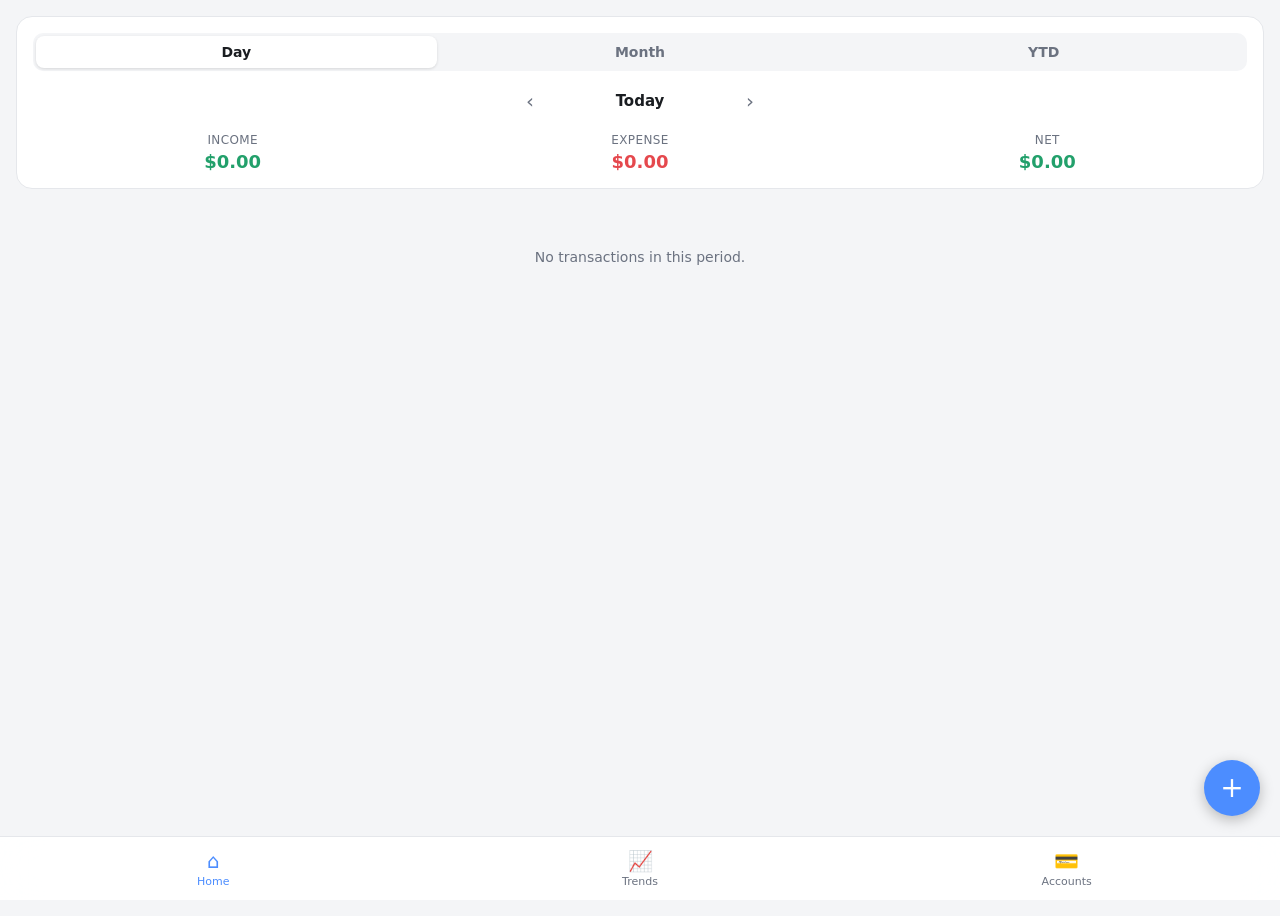
==== index.html @ 30f6bcf5 "Initial commit: personal budgeting PWA (v1-v3)" ====
<!DOCTYPE html>
<html lang="en">
<head>
<meta charset="UTF-8">
<meta name="viewport" content="width=device-width, initial-scale=1, viewport-fit=cover, maximum-scale=1">
<title>Budget</title>

<meta name="apple-mobile-web-app-capable" content="yes">
<meta name="apple-mobile-web-app-status-bar-style" content="black-translucent">
<meta name="apple-mobile-web-app-title" content="Budget">
<meta name="theme-color" content="#0B0F14">
<link rel="apple-touch-icon" href="icons/apple-touch-icon-180.png">
<link rel="manifest" href="manifest.json">
<link rel="stylesheet" href="css/styles.css">
</head>
<body>

<div id="tab-home" class="tab-panel active"></div>
<div id="tab-trends" class="tab-panel"></div>
<div id="tab-accounts" class="tab-panel"></div>

<button type="button" id="fab" aria-label="Add transaction">+</button>

<nav class="bottom-nav">
  <button type="button" class="tab-btn tab-selected" data-tab="home">
    <span class="tab-icon">⌂</span><span>Home</span>
  </button>
  <button type="button" class="tab-btn" data-tab="trends">
    <span class="tab-icon">📈</span><span>Trends</span>
  </button>
  <button type="button" class="tab-btn" data-tab="accounts">
    <span class="tab-icon">💳</span><span>Accounts</span>
  </button>
</nav>

<script src="js/utils.js"></script>
<script src="js/db.js"></script>
<script src="js/categories.js"></script>
<script src="js/derived.js"></script>
<script src="js/budgets.js"></script>
<script src="js/charts.js"></script>
<script src="js/forms.js"></script>
<script src="js/home.js"></script>
<script src="js/trends.js"></script>
<script src="js/profile.js"></script>
<script src="js/bankAccounts.js"></script>
<script src="js/loans.js"></script>
<script src="js/creditCards.js"></script>
<script src="js/accounts.js"></script>
<script src="js/app.js"></script>
</body>
</html>
---- css/styles.css ----
:root {
  --bg: #F4F5F7;
  --card-bg: #FFFFFF;
  --text-primary: #1A1D21;
  --text-secondary: #6B7280;
  --border: #E5E7EB;
  --accent: #4C8DFF;
  --income: #22A06B;
  --expense: #E5484D;
  --nav-bg: rgba(255, 255, 255, 0.92);
  --overlay-bg: rgba(0, 0, 0, 0.45);
}

@media (prefers-color-scheme: dark) {
  :root {
    --bg: #0B0F14;
    --card-bg: #161B22;
    --text-primary: #F2F3F5;
    --text-secondary: #8B93A1;
    --border: #262C36;
    --accent: #5B9BFF;
    --income: #34C98E;
    --expense: #FF6B6B;
    --nav-bg: rgba(22, 27, 34, 0.92);
    --overlay-bg: rgba(0, 0, 0, 0.6);
  }
}

* { box-sizing: border-box; }

html, body {
  margin: 0;
  padding: 0;
  height: 100%;
  background: var(--bg);
  color: var(--text-primary);
  font-family: -apple-system, BlinkMacSystemFont, "Segoe UI", system-ui, sans-serif;
  -webkit-tap-highlight-color: transparent;
  overscroll-behavior-y: none;
}

button {
  font-family: inherit;
  border: none;
  background: none;
  color: inherit;
  cursor: pointer;
}

input {
  font-family: inherit;
}

.tab-panel {
  display: none;
  padding: env(safe-area-inset-top) 16px calc(96px + env(safe-area-inset-bottom));
  min-height: 100vh;
}

.tab-panel.active {
  display: block;
}

/* ---------- Banner (Home) ---------- */

.banner {
  background: var(--card-bg);
  border-radius: 16px;
  padding: 16px;
  margin-top: 16px;
  border: 1px solid var(--border);
}

.banner-toggle {
  display: flex;
  background: var(--bg);
  border-radius: 10px;
  padding: 3px;
  gap: 3px;
}

.toggle-btn {
  flex: 1;
  padding: 8px 0;
  border-radius: 8px;
  font-size: 14px;
  font-weight: 600;
  color: var(--text-secondary);
}

.toggle-selected {
  background: var(--card-bg);
  color: var(--text-primary);
  box-shadow: 0 1px 3px rgba(0,0,0,0.12);
}

.banner-nav {
  display: flex;
  align-items: center;
  justify-content: center;
  gap: 16px;
  margin-top: 14px;
}

.nav-chevron {
  font-size: 20px;
  color: var(--text-secondary);
  padding: 4px 10px;
}

.banner-period {
  font-size: 15px;
  font-weight: 600;
  min-width: 160px;
  text-align: center;
}

.banner-stats {
  display: flex;
  justify-content: space-between;
  margin-top: 16px;
  gap: 8px;
}

.stat {
  flex: 1;
  display: flex;
  flex-direction: column;
  align-items: center;
  gap: 4px;
}

.stat-label {
  font-size: 12px;
  color: var(--text-secondary);
  text-transform: uppercase;
  letter-spacing: 0.03em;
}

.stat-value {
  font-size: 18px;
  font-weight: 700;
}

.stat-value.income { color: var(--income); }
.stat-value.expense { color: var(--expense); }

/* ---------- Transaction list ---------- */

.tx-list {
  margin-top: 20px;
}

.list-date-header {
  font-size: 13px;
  font-weight: 600;
  color: var(--text-secondary);
  margin: 18px 0 8px;
}

.tx-row {
  display: flex;
  justify-content: space-between;
  align-items: center;
  background: var(--card-bg);
  border: 1px solid var(--border);
  border-radius: 12px;
  padding: 12px 14px;
  margin-bottom: 8px;
}

.tx-category {
  font-size: 15px;
  font-weight: 600;
}

.tx-note {
  font-size: 13px;
  color: var(--text-secondary);
  margin-top: 2px;
}

.tx-amount {
  font-size: 15px;
  font-weight: 700;
  white-space: nowrap;
}

.tx-amount.income { color: var(--income); }
.tx-amount.expense { color: var(--expense); }

.empty-list {
  text-align: center;
  color: var(--text-secondary);
  padding: 40px 0;
  font-size: 14px;
}

/* ---------- FAB ---------- */

#fab {
  position: fixed;
  right: 20px;
  bottom: calc(84px + env(safe-area-inset-bottom));
  width: 56px;
  height: 56px;
  border-radius: 50%;
  background: var(--accent);
  color: #fff;
  font-size: 28px;
  line-height: 1;
  display: flex;
  align-items: center;
  justify-content: center;
  box-shadow: 0 4px 14px rgba(0,0,0,0.25);
  z-index: 50;
}

/* ---------- Bottom nav ---------- */

.bottom-nav {
  position: fixed;
  left: 0;
  right: 0;
  bottom: 0;
  display: flex;
  background: var(--nav-bg);
  backdrop-filter: blur(20px);
  border-top: 1px solid var(--border);
  padding: 8px 0 calc(8px + env(safe-area-inset-bottom));
  z-index: 40;
}

.tab-btn {
  flex: 1;
  display: flex;
  flex-direction: column;
  align-items: center;
  gap: 2px;
  font-size: 11px;
  color: var(--text-secondary);
  padding: 4px 0;
}

.tab-icon {
  font-size: 20px;
}

.tab-selected {
  color: var(--accent);
}

/* ---------- Sheets / Modals ---------- */

.sheet-backdrop {
  position: fixed;
  inset: 0;
  background: var(--overlay-bg);
  z-index: 100;
  display: flex;
  align-items: flex-end;
}

.action-sheet {
  width: 100%;
  background: var(--card-bg);
  border-radius: 16px 16px 0 0;
  padding: 12px 16px calc(20px + env(safe-area-inset-bottom));
  display: flex;
  flex-direction: column;
  gap: 8px;
}

.sheet-btn {
  padding: 16px;
  font-size: 16px;
  font-weight: 600;
  border-radius: 12px;
  background: var(--bg);
  text-align: center;
}

.sheet-cancel {
  color: var(--expense);
}

.form-modal {
  width: 100%;
  height: 100%;
  background: var(--bg);
  display: flex;
  flex-direction: column;
}

.form-header {
  display: flex;
  align-items: center;
  justify-content: space-between;
  padding: calc(16px + env(safe-area-inset-top)) 16px 14px;
  background: var(--card-bg);
  border-bottom: 1px solid var(--border);
}

.form-header h2 {
  font-size: 16px;
  margin: 0;
}

.form-cancel {
  color: var(--text-secondary);
  font-size: 15px;
}

.form-save {
  color: var(--accent);
  font-size: 15px;
  font-weight: 700;
}

.form-body {
  padding: 20px 16px calc(40px + env(safe-area-inset-bottom));
  overflow-y: auto;
}

.field-label {
  display: block;
  font-size: 13px;
  font-weight: 600;
  color: var(--text-secondary);
  margin: 18px 0 6px;
}

.field-label:first-child {
  margin-top: 0;
}

.field-input {
  width: 100%;
  padding: 12px 14px;
  border-radius: 10px;
  border: 1px solid var(--border);
  background: var(--card-bg);
  color: var(--text-primary);
  font-size: 16px;
}

.field-input[readonly] {
  opacity: 0.6;
}

.chip-row {
  display: flex;
  flex-wrap: wrap;
  gap: 8px;
}

.chip {
  padding: 9px 14px;
  border-radius: 20px;
  background: var(--card-bg);
  border: 1px solid var(--border);
  font-size: 14px;
  color: var(--text-primary);
}

.chip-selected {
  background: var(--accent);
  border-color: var(--accent);
  color: #fff;
}

.field-error {
  color: var(--expense);
  font-size: 13px;
  min-height: 18px;
  margin-top: 12px;
}

.delete-btn {
  width: 100%;
  padding: 14px;
  margin-top: 24px;
  border-radius: 10px;
  background: var(--card-bg);
  border: 1px solid var(--border);
  color: var(--expense);
  font-weight: 600;
  font-size: 15px;
}

/* ---------- Trends ---------- */

.trends-header {
  display: flex;
  align-items: center;
  justify-content: center;
  gap: 16px;
  margin-top: 16px;
}

.trend-card {
  background: var(--card-bg);
  border: 1px solid var(--border);
  border-radius: 16px;
  padding: 16px;
  margin-top: 16px;
}

.trend-card h3 {
  margin: 0 0 12px;
  font-size: 14px;
  font-weight: 700;
}

.chart-canvas {
  width: 100%;
  height: 160px;
  display: block;
}

.chart-tall {
  height: 200px;
}

.chart-donut {
  height: 180px;
  max-width: 180px;
  margin: 0 auto;
}

.legend {
  display: flex;
  flex-wrap: wrap;
  gap: 12px;
  font-size: 13px;
  color: var(--text-secondary);
  margin-bottom: 8px;
}

.legend-item {
  display: flex;
  align-items: center;
  gap: 6px;
}

.legend-dot {
  width: 9px;
  height: 9px;
  border-radius: 50%;
  display: inline-block;
}

.legend-dot.income { background: var(--income); }
.legend-dot.expense { background: var(--expense); }

/* ---------- Accounts ---------- */

.secondary-btn {
  width: 100%;
  padding: 14px;
  margin-top: 10px;
  border-radius: 10px;
  background: var(--card-bg);
  border: 1px solid var(--border);
  color: var(--accent);
  font-weight: 600;
  font-size: 15px;
}

.backup-section {
  margin-top: 32px;
}

.backup-section h3 {
  font-size: 14px;
  color: var(--text-secondary);
  margin-bottom: 8px;
}

/* ---------- Accounts sections (v2) ---------- */

.section-header {
  font-size: 13px;
  font-weight: 700;
  text-transform: uppercase;
  letter-spacing: 0.04em;
  color: var(--text-secondary);
  margin: 16px 0 10px;
}

.profile-card {
  display: flex;
  align-items: center;
  gap: 14px;
  background: var(--card-bg);
  border: 1px solid var(--border);
  border-radius: 16px;
  padding: 16px;
}

.profile-icon {
  width: 48px;
  height: 48px;
  border-radius: 50%;
  background: var(--bg);
  display: flex;
  align-items: center;
  justify-content: center;
  font-size: 24px;
  flex-shrink: 0;
}

.profile-name {
  font-size: 16px;
  font-weight: 700;
}

.profile-detail {
  font-size: 13px;
  color: var(--text-secondary);
  margin-top: 2px;
}

.placeholder {
  color: var(--text-secondary);
  font-weight: 400;
}

.item-list {
  display: flex;
  flex-direction: column;
  gap: 8px;
}

.item-row {
  display: flex;
  justify-content: space-between;
  align-items: center;
  background: var(--card-bg);
  border: 1px solid var(--border);
  border-radius: 12px;
  padding: 14px;
}

.item-title {
  font-size: 15px;
  font-weight: 600;
}

.item-sub {
  font-size: 13px;
  color: var(--text-secondary);
  margin-top: 2px;
}

.item-value {
  font-size: 15px;
  font-weight: 700;
  white-space: nowrap;
  margin-left: 12px;
}

.badge {
  display: inline-block;
  font-size: 11px;
  font-weight: 600;
  padding: 2px 8px;
  border-radius: 10px;
  background: var(--bg);
  color: var(--text-secondary);
  vertical-align: middle;
}

.computed-value {
  padding: 12px 14px;
  border-radius: 10px;
  background: var(--bg);
  border: 1px solid var(--border);
  font-size: 16px;
  font-weight: 700;
}

.field-hint {
  font-size: 12px;
  color: var(--text-secondary);
  margin-top: 6px;
}

.chip-disabled {
  opacity: 0.4;
}

.tx-amount.transfer {
  color: var(--accent);
}

.trip-tag {
  display: inline-block;
  font-size: 11px;
  font-weight: 600;
  padding: 1px 6px;
  border-radius: 8px;
  background: var(--bg);
  color: var(--accent);
  margin-right: 4px;
  vertical-align: middle;
}

/* ---------- Budget banner & variance (v3) ---------- */

.budget-banner-inner {
  display: flex;
  align-items: center;
  justify-content: space-between;
}

.budget-planning-link {
  color: var(--accent);
  font-size: 14px;
  font-weight: 600;
}

.budget-variance-row {
  padding: 10px 0;
  border-bottom: 1px solid var(--border);
}

.budget-variance-row:last-child {
  border-bottom: none;
}

.budget-variance-top {
  display: flex;
  justify-content: space-between;
  align-items: center;
  font-size: 14px;
  font-weight: 600;
  margin-bottom: 6px;
}

.progress-track {
  height: 6px;
  border-radius: 3px;
  background: var(--bg);
  overflow: hidden;
}

.progress-fill {
  height: 100%;
  background: var(--income);
  border-radius: 3px;
}

.progress-fill.over {
  background: var(--expense);
}
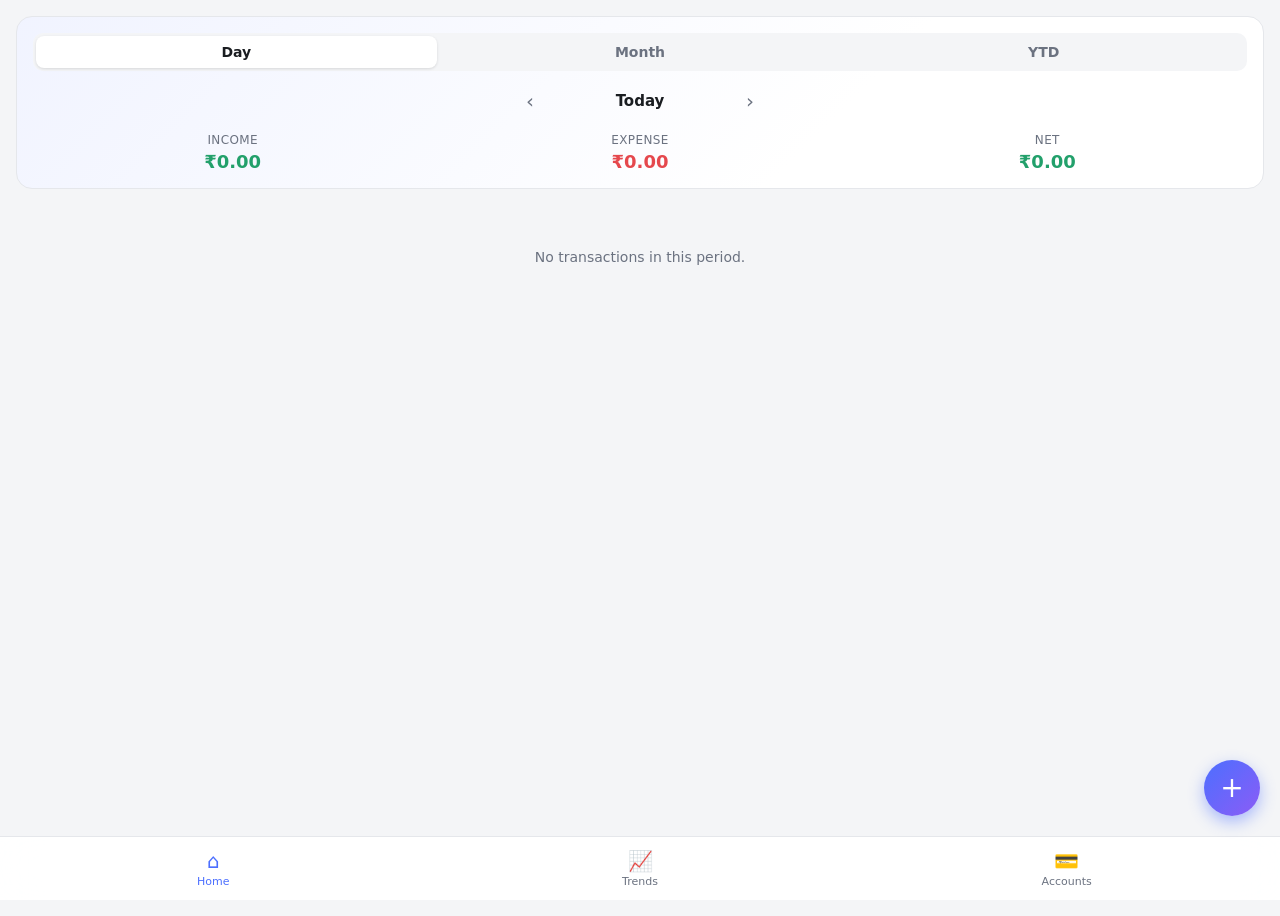
==== commit ca12c20d: "Add currency setting (INR default), clarify Mode of Payment unlock hints, colorize UI" ====
--- a/index.html
+++ b/index.html
@@ -46,6 +46,7 @@
 <script src="js/bankAccounts.js"></script>
 <script src="js/loans.js"></script>
 <script src="js/creditCards.js"></script>
+<script src="js/about.js"></script>
 <script src="js/accounts.js"></script>
 <script src="js/app.js"></script>
 </body>
--- a/css/styles.css
+++ b/css/styles.css
@@ -4,9 +4,13 @@
   --text-primary: #1A1D21;
   --text-secondary: #6B7280;
   --border: #E5E7EB;
-  --accent: #4C8DFF;
+  --accent: #4C6FFF;
   --income: #22A06B;
   --expense: #E5484D;
+  --violet: #8B5CF6;
+  --orange: #FF9142;
+  --teal: #0EA5A5;
+  --pink: #EC5C93;
   --nav-bg: rgba(255, 255, 255, 0.92);
   --overlay-bg: rgba(0, 0, 0, 0.45);
 }
@@ -18,9 +22,13 @@
     --text-primary: #F2F3F5;
     --text-secondary: #8B93A1;
     --border: #262C36;
-    --accent: #5B9BFF;
+    --accent: #6C8CFF;
     --income: #34C98E;
     --expense: #FF6B6B;
+    --violet: #A78BFA;
+    --orange: #FFA75C;
+    --teal: #2DD4BF;
+    --pink: #FF7FB0;
     --nav-bg: rgba(22, 27, 34, 0.92);
     --overlay-bg: rgba(0, 0, 0, 0.6);
   }
@@ -64,7 +72,7 @@
 /* ---------- Banner (Home) ---------- */
 
 .banner {
-  background: var(--card-bg);
+  background: linear-gradient(135deg, color-mix(in srgb, var(--accent) 8%, var(--card-bg)), var(--card-bg) 65%);
   border-radius: 16px;
   padding: 16px;
   margin-top: 16px;
@@ -205,14 +213,14 @@
   width: 56px;
   height: 56px;
   border-radius: 50%;
-  background: var(--accent);
+  background: linear-gradient(135deg, var(--accent), var(--violet));
   color: #fff;
   font-size: 28px;
   line-height: 1;
   display: flex;
   align-items: center;
   justify-content: center;
-  box-shadow: 0 4px 14px rgba(0,0,0,0.25);
+  box-shadow: 0 6px 16px color-mix(in srgb, var(--accent) 45%, transparent);
   z-index: 50;
 }
 
@@ -364,8 +372,8 @@
 }
 
 .chip-selected {
-  background: var(--accent);
-  border-color: var(--accent);
+  background: linear-gradient(135deg, var(--accent), var(--violet));
+  border-color: transparent;
   color: #fff;
 }
 
@@ -502,11 +510,11 @@
   width: 48px;
   height: 48px;
   border-radius: 50%;
-  background: var(--bg);
+  background: linear-gradient(135deg, var(--accent), var(--violet));
   display: flex;
   align-items: center;
   justify-content: center;
-  font-size: 24px;
+  font-size: 22px;
   flex-shrink: 0;
 }
 
@@ -570,6 +578,12 @@
   color: var(--text-secondary);
   vertical-align: middle;
 }
+
+.badge-blue { background: color-mix(in srgb, var(--accent) 16%, transparent); color: var(--accent); }
+.badge-violet { background: color-mix(in srgb, var(--violet) 16%, transparent); color: var(--violet); }
+.badge-orange { background: color-mix(in srgb, var(--orange) 18%, transparent); color: var(--orange); }
+.badge-teal { background: color-mix(in srgb, var(--teal) 18%, transparent); color: var(--teal); }
+.badge-pink { background: color-mix(in srgb, var(--pink) 18%, transparent); color: var(--pink); }
 
 .computed-value {
   padding: 12px 14px;
@@ -600,8 +614,8 @@
   font-weight: 600;
   padding: 1px 6px;
   border-radius: 8px;
-  background: var(--bg);
-  color: var(--accent);
+  background: color-mix(in srgb, var(--teal) 18%, transparent);
+  color: var(--teal);
   margin-right: 4px;
   vertical-align: middle;
 }
@@ -654,3 +668,24 @@
 .progress-fill.over {
   background: var(--expense);
 }
+
+/* ---------- About ---------- */
+
+.about-card {
+  background: linear-gradient(135deg, color-mix(in srgb, var(--violet) 10%, var(--card-bg)), var(--card-bg) 70%);
+  border: 1px solid var(--border);
+  border-radius: 16px;
+  padding: 16px;
+}
+
+.about-title {
+  font-size: 16px;
+  font-weight: 700;
+}
+
+.about-tagline {
+  font-size: 13px;
+  color: var(--text-secondary);
+  margin-top: 6px;
+  line-height: 1.4;
+}
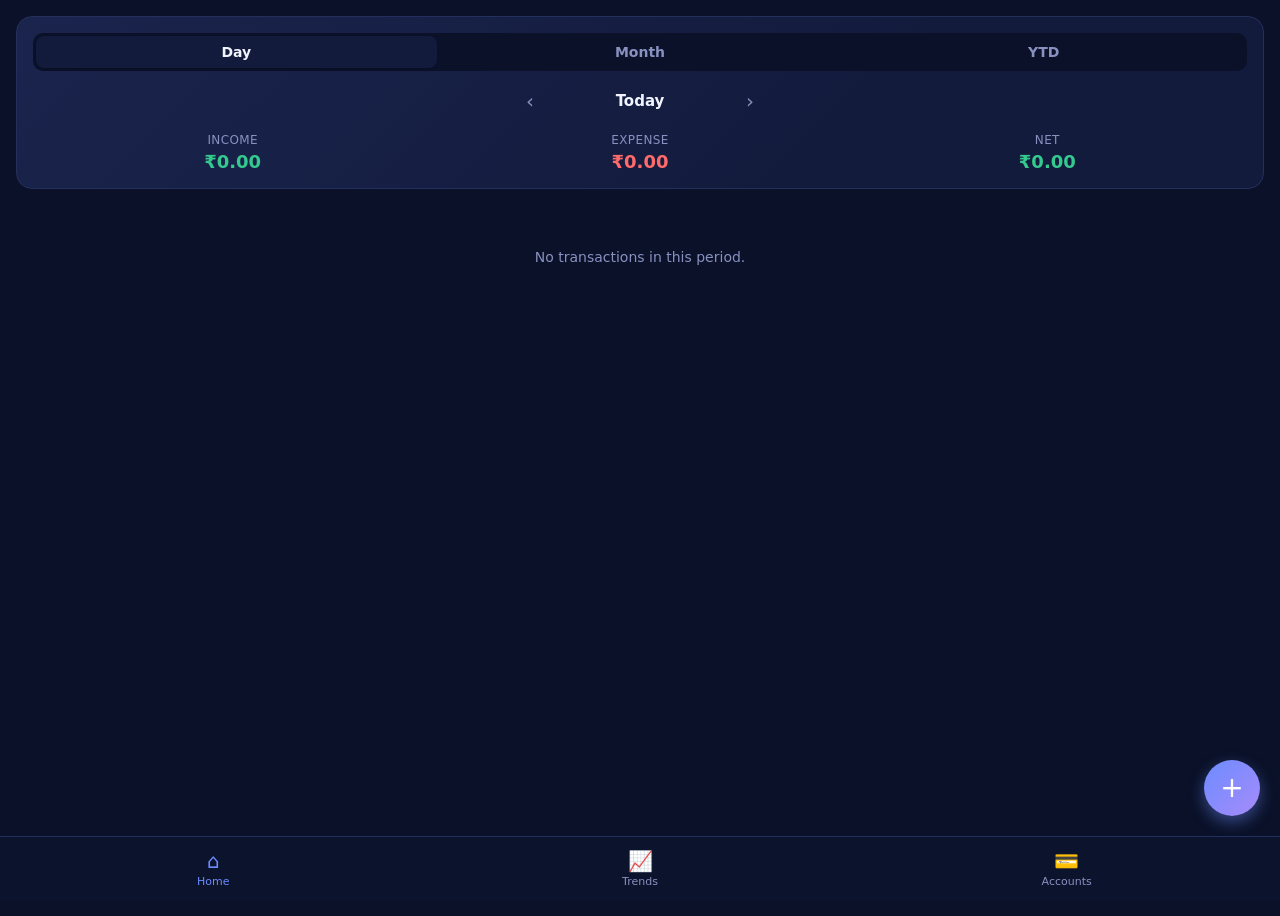
==== commit 28112c38: "Add custom Others category, expand/rename expense categories, unlock all payment modes, navy theme" ====
--- a/index.html
+++ b/index.html
@@ -8,7 +8,7 @@
 <meta name="apple-mobile-web-app-capable" content="yes">
 <meta name="apple-mobile-web-app-status-bar-style" content="black-translucent">
 <meta name="apple-mobile-web-app-title" content="Budget">
-<meta name="theme-color" content="#0B0F14">
+<meta name="theme-color" content="#0A1128">
 <link rel="apple-touch-icon" href="icons/apple-touch-icon-180.png">
 <link rel="manifest" href="manifest.json">
 <link rel="stylesheet" href="css/styles.css">
--- a/css/styles.css
+++ b/css/styles.css
@@ -1,37 +1,18 @@
 :root {
-  --bg: #F4F5F7;
-  --card-bg: #FFFFFF;
-  --text-primary: #1A1D21;
-  --text-secondary: #6B7280;
-  --border: #E5E7EB;
-  --accent: #4C6FFF;
-  --income: #22A06B;
-  --expense: #E5484D;
-  --violet: #8B5CF6;
-  --orange: #FF9142;
-  --teal: #0EA5A5;
-  --pink: #EC5C93;
-  --nav-bg: rgba(255, 255, 255, 0.92);
-  --overlay-bg: rgba(0, 0, 0, 0.45);
-}
-
-@media (prefers-color-scheme: dark) {
-  :root {
-    --bg: #0B0F14;
-    --card-bg: #161B22;
-    --text-primary: #F2F3F5;
-    --text-secondary: #8B93A1;
-    --border: #262C36;
-    --accent: #6C8CFF;
-    --income: #34C98E;
-    --expense: #FF6B6B;
-    --violet: #A78BFA;
-    --orange: #FFA75C;
-    --teal: #2DD4BF;
-    --pink: #FF7FB0;
-    --nav-bg: rgba(22, 27, 34, 0.92);
-    --overlay-bg: rgba(0, 0, 0, 0.6);
-  }
+  --bg: #0A1128;
+  --card-bg: #131B3D;
+  --text-primary: #F1F3FF;
+  --text-secondary: #8891C0;
+  --border: #24305C;
+  --accent: #6C8CFF;
+  --income: #34C98E;
+  --expense: #FF6B6B;
+  --violet: #A78BFA;
+  --orange: #FFA75C;
+  --teal: #2DD4BF;
+  --pink: #FF7FB0;
+  --nav-bg: rgba(14, 20, 46, 0.92);
+  --overlay-bg: rgba(0, 0, 0, 0.6);
 }
 
 * { box-sizing: border-box; }
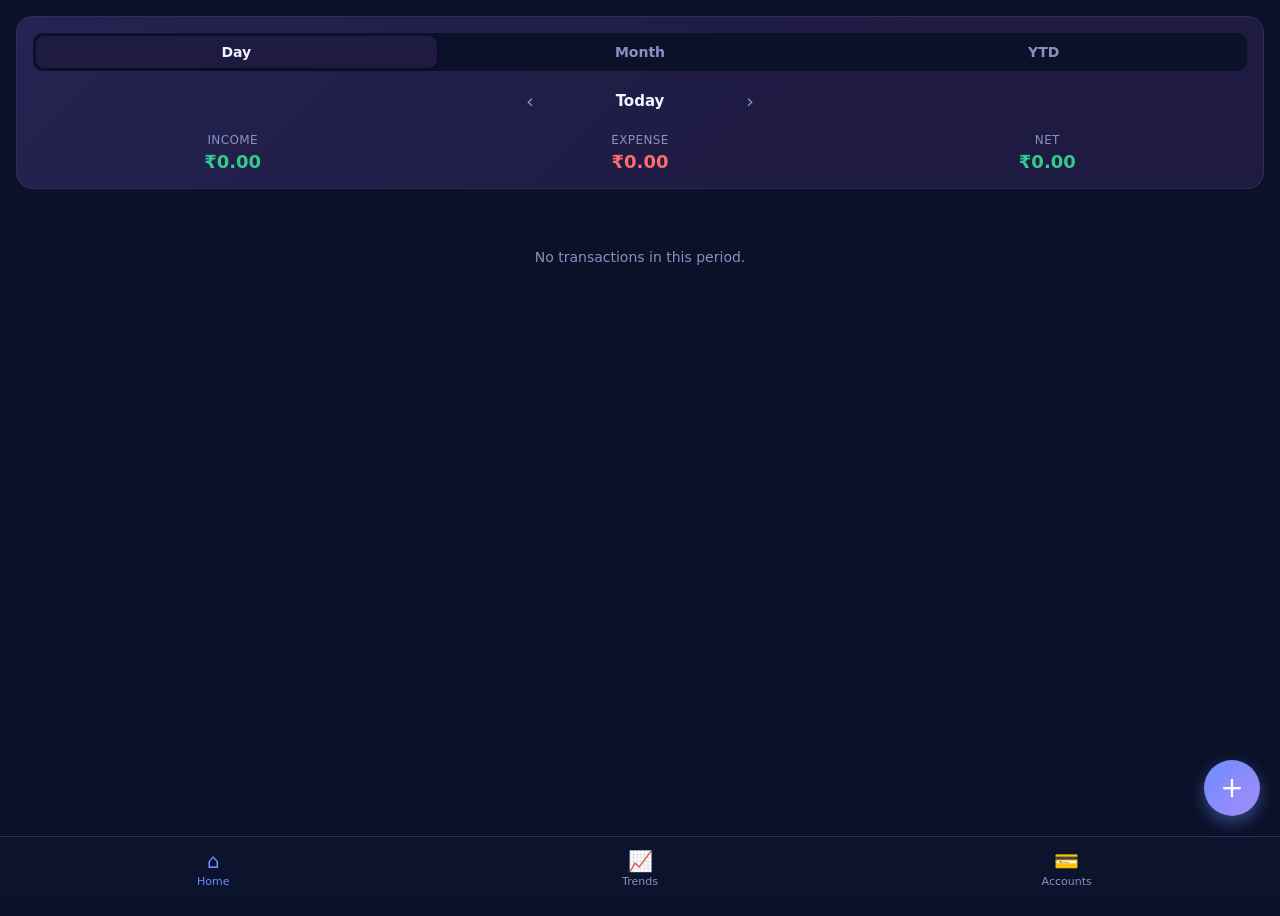
==== commit 5ffdca47: "Add statement import, Investments tracking, Assets/Liabilities/Net banner; fix banner font wrap; rec" ====
--- a/index.html
+++ b/index.html
@@ -44,7 +44,9 @@
 <script src="js/trends.js"></script>
 <script src="js/profile.js"></script>
 <script src="js/bankAccounts.js"></script>
+<script src="js/investments.js"></script>
 <script src="js/loans.js"></script>
+<script src="js/statementImport.js"></script>
 <script src="js/creditCards.js"></script>
 <script src="js/about.js"></script>
 <script src="js/accounts.js"></script>
--- a/css/styles.css
+++ b/css/styles.css
@@ -1,9 +1,9 @@
 :root {
   --bg: #0A1128;
-  --card-bg: #131B3D;
+  --card-bg: #1E1A42;
   --text-primary: #F1F3FF;
   --text-secondary: #8891C0;
-  --border: #24305C;
+  --border: #322B5E;
   --accent: #6C8CFF;
   --income: #34C98E;
   --expense: #FF6B6B;
@@ -129,6 +129,8 @@
 .stat-value {
   font-size: 18px;
   font-weight: 700;
+  white-space: nowrap;
+  font-variant-numeric: tabular-nums;
 }
 
 .stat-value.income { color: var(--income); }
@@ -670,3 +672,40 @@
   margin-top: 6px;
   line-height: 1.4;
 }
+
+/* ---------- Statement import (v4) ---------- */
+
+.import-row {
+  align-items: flex-start;
+  gap: 10px;
+}
+
+.import-row-fields {
+  flex: 1;
+  min-width: 0;
+}
+
+.import-row-line {
+  font-size: 13px;
+  color: var(--text-secondary);
+  margin-bottom: 6px;
+  overflow-wrap: break-word;
+}
+
+.import-row-inputs {
+  display: flex;
+  gap: 8px;
+}
+
+.import-row-inputs .field-input {
+  padding: 8px 10px;
+  font-size: 14px;
+}
+
+.si-include {
+  margin-top: 4px;
+  width: 18px;
+  height: 18px;
+  flex-shrink: 0;
+  accent-color: var(--accent);
+}
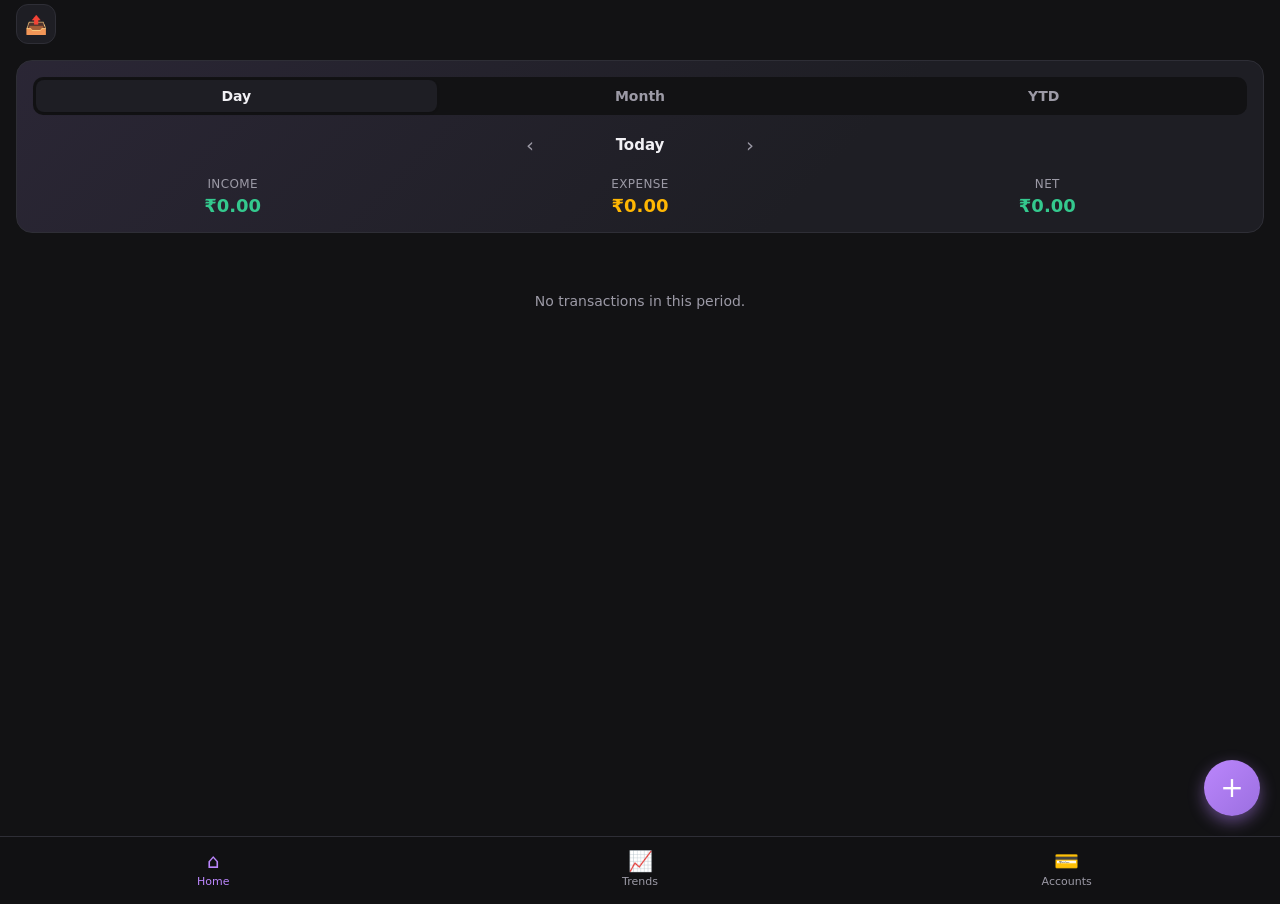
==== commit fb8e51a4: "Rebrand to BUDGEit with new book icon and color scheme; add CSV export Renames the app to BUDGEit wi" ====
--- a/index.html
+++ b/index.html
@@ -3,12 +3,12 @@
 <head>
 <meta charset="UTF-8">
 <meta name="viewport" content="width=device-width, initial-scale=1, viewport-fit=cover, maximum-scale=1">
-<title>Budget</title>
+<title>BUDGEit</title>
 
 <meta name="apple-mobile-web-app-capable" content="yes">
 <meta name="apple-mobile-web-app-status-bar-style" content="black-translucent">
-<meta name="apple-mobile-web-app-title" content="Budget">
-<meta name="theme-color" content="#0A1128">
+<meta name="apple-mobile-web-app-title" content="BUDGEit">
+<meta name="theme-color" content="#121214">
 <link rel="apple-touch-icon" href="icons/apple-touch-icon-180.png">
 <link rel="manifest" href="manifest.json">
 <link rel="stylesheet" href="css/styles.css">
@@ -46,7 +46,6 @@
 <script src="js/bankAccounts.js"></script>
 <script src="js/investments.js"></script>
 <script src="js/loans.js"></script>
-<script src="js/statementImport.js"></script>
 <script src="js/creditCards.js"></script>
 <script src="js/about.js"></script>
 <script src="js/accounts.js"></script>
--- a/css/styles.css
+++ b/css/styles.css
@@ -1,17 +1,17 @@
 :root {
-  --bg: #0A1128;
-  --card-bg: #1E1A42;
-  --text-primary: #F1F3FF;
-  --text-secondary: #8891C0;
-  --border: #322B5E;
-  --accent: #6C8CFF;
+  --bg: #121214;
+  --card-bg: #1E1E24;
+  --text-primary: #F2F1F5;
+  --text-secondary: #9C9AA6;
+  --border: #2E2E36;
+  --accent: #BB86FC;
   --income: #34C98E;
-  --expense: #FF6B6B;
-  --violet: #A78BFA;
-  --orange: #FFA75C;
+  --expense: #FFB703;
+  --violet: #9B6FE0;
+  --orange: #FF8A5C;
   --teal: #2DD4BF;
   --pink: #FF7FB0;
-  --nav-bg: rgba(14, 20, 46, 0.92);
+  --nav-bg: rgba(18, 18, 20, 0.92);
   --overlay-bg: rgba(0, 0, 0, 0.6);
 }
 
@@ -50,6 +50,30 @@
   display: block;
 }
 
+/* ---------- Home top bar ---------- */
+
+.home-topbar {
+  display: flex;
+  justify-content: flex-start;
+  margin-top: 4px;
+}
+
+.icon-btn {
+  width: 40px;
+  height: 40px;
+  border-radius: 12px;
+  background: var(--card-bg);
+  border: 1px solid var(--border);
+  display: flex;
+  align-items: center;
+  justify-content: center;
+  font-size: 18px;
+}
+
+.icon-btn:active {
+  opacity: 0.7;
+}
+
 /* ---------- Banner (Home) ---------- */
 
 .banner {
@@ -135,6 +159,10 @@
 
 .stat-value.income { color: var(--income); }
 .stat-value.expense { color: var(--expense); }
+
+.net-worth-banner .stat-value {
+  font-size: 14px;
+}
 
 /* ---------- Transaction list ---------- */
 
@@ -409,10 +437,6 @@
   display: block;
 }
 
-.chart-tall {
-  height: 200px;
-}
-
 .chart-donut {
   height: 180px;
   max-width: 180px;
@@ -652,6 +676,55 @@
   background: var(--expense);
 }
 
+/* ---------- Category heat map ---------- */
+
+.heatmap-grid {
+  display: grid;
+  grid-template-columns: repeat(auto-fill, minmax(80px, 1fr));
+  grid-auto-rows: 64px;
+  grid-auto-flow: dense;
+  gap: 6px;
+}
+
+.heatmap-tile {
+  border-radius: 10px;
+  padding: 8px;
+  display: flex;
+  flex-direction: column;
+  justify-content: space-between;
+  overflow: hidden;
+  color: #fff;
+}
+
+.heatmap-tile-lg {
+  grid-column: span 2;
+  grid-row: span 2;
+}
+
+.heatmap-tile-md {
+  grid-column: span 2;
+  grid-row: span 1;
+}
+
+.heatmap-tile-sm {
+  grid-column: span 1;
+  grid-row: span 1;
+}
+
+.heatmap-tile-label {
+  font-size: 12px;
+  font-weight: 600;
+  white-space: nowrap;
+  overflow: hidden;
+  text-overflow: ellipsis;
+}
+
+.heatmap-tile-pct {
+  font-size: 16px;
+  font-weight: 700;
+  align-self: flex-end;
+}
+
 /* ---------- About ---------- */
 
 .about-card {
@@ -672,40 +745,3 @@
   margin-top: 6px;
   line-height: 1.4;
 }
-
-/* ---------- Statement import (v4) ---------- */
-
-.import-row {
-  align-items: flex-start;
-  gap: 10px;
-}
-
-.import-row-fields {
-  flex: 1;
-  min-width: 0;
-}
-
-.import-row-line {
-  font-size: 13px;
-  color: var(--text-secondary);
-  margin-bottom: 6px;
-  overflow-wrap: break-word;
-}
-
-.import-row-inputs {
-  display: flex;
-  gap: 8px;
-}
-
-.import-row-inputs .field-input {
-  padding: 8px 10px;
-  font-size: 14px;
-}
-
-.si-include {
-  margin-top: 4px;
-  width: 18px;
-  height: 18px;
-  flex-shrink: 0;
-  accent-color: var(--accent);
-}
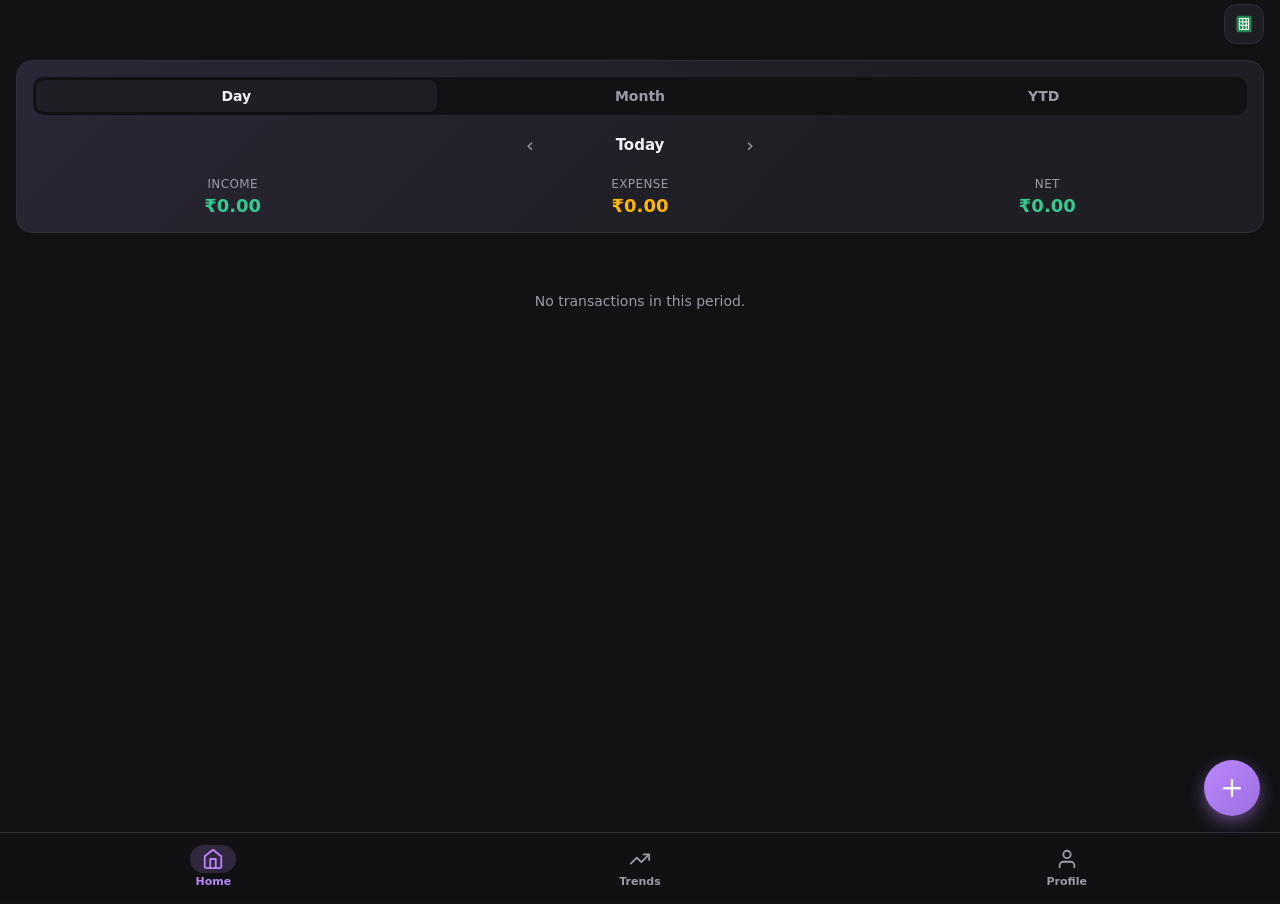
==== commit e863381e: "Move export icon to top-right with an Excel-style icon; segmented nav - Export button moves to the t" ====
--- a/index.html
+++ b/index.html
@@ -23,13 +23,16 @@
 
 <nav class="bottom-nav">
   <button type="button" class="tab-btn tab-selected" data-tab="home">
-    <span class="tab-icon">⌂</span><span>Home</span>
+    <span class="tab-icon-wrap"><svg class="tab-icon" viewBox="0 0 24 24"><path d="M3 9l9-7 9 7v11a2 2 0 0 1-2 2H5a2 2 0 0 1-2-2z"/><polyline points="9 22 9 12 15 12 15 22"/></svg></span>
+    <span class="tab-label">Home</span>
   </button>
   <button type="button" class="tab-btn" data-tab="trends">
-    <span class="tab-icon">📈</span><span>Trends</span>
+    <span class="tab-icon-wrap"><svg class="tab-icon" viewBox="0 0 24 24"><polyline points="22 7 13.5 15.5 8.5 10.5 2 17"/><polyline points="16 7 22 7 22 13"/></svg></span>
+    <span class="tab-label">Trends</span>
   </button>
   <button type="button" class="tab-btn" data-tab="accounts">
-    <span class="tab-icon">💳</span><span>Accounts</span>
+    <span class="tab-icon-wrap"><svg class="tab-icon" viewBox="0 0 24 24"><path d="M20 21v-2a4 4 0 0 0-4-4H8a4 4 0 0 0-4 4v2"/><circle cx="12" cy="7" r="4"/></svg></span>
+    <span class="tab-label">Profile</span>
   </button>
 </nav>
 
--- a/css/styles.css
+++ b/css/styles.css
@@ -54,7 +54,7 @@
 
 .home-topbar {
   display: flex;
-  justify-content: flex-start;
+  justify-content: flex-end;
   margin-top: 4px;
 }
 
@@ -261,12 +261,41 @@
   padding: 4px 0;
 }
 
+.tab-icon-wrap {
+  width: 46px;
+  height: 28px;
+  border-radius: 14px;
+  display: flex;
+  align-items: center;
+  justify-content: center;
+  transition: background-color 0.15s ease;
+}
+
 .tab-icon {
-  font-size: 20px;
+  width: 22px;
+  height: 22px;
+  display: block;
+  fill: none;
+  stroke: currentColor;
+  stroke-width: 2;
+  stroke-linecap: round;
+  stroke-linejoin: round;
+}
+
+.tab-label {
+  font-weight: 600;
 }
 
 .tab-selected {
   color: var(--accent);
+}
+
+.tab-selected .tab-icon-wrap {
+  background: color-mix(in srgb, var(--accent) 18%, transparent);
+}
+
+.tab-selected .tab-label {
+  font-weight: 700;
 }
 
 /* ---------- Sheets / Modals ---------- */
